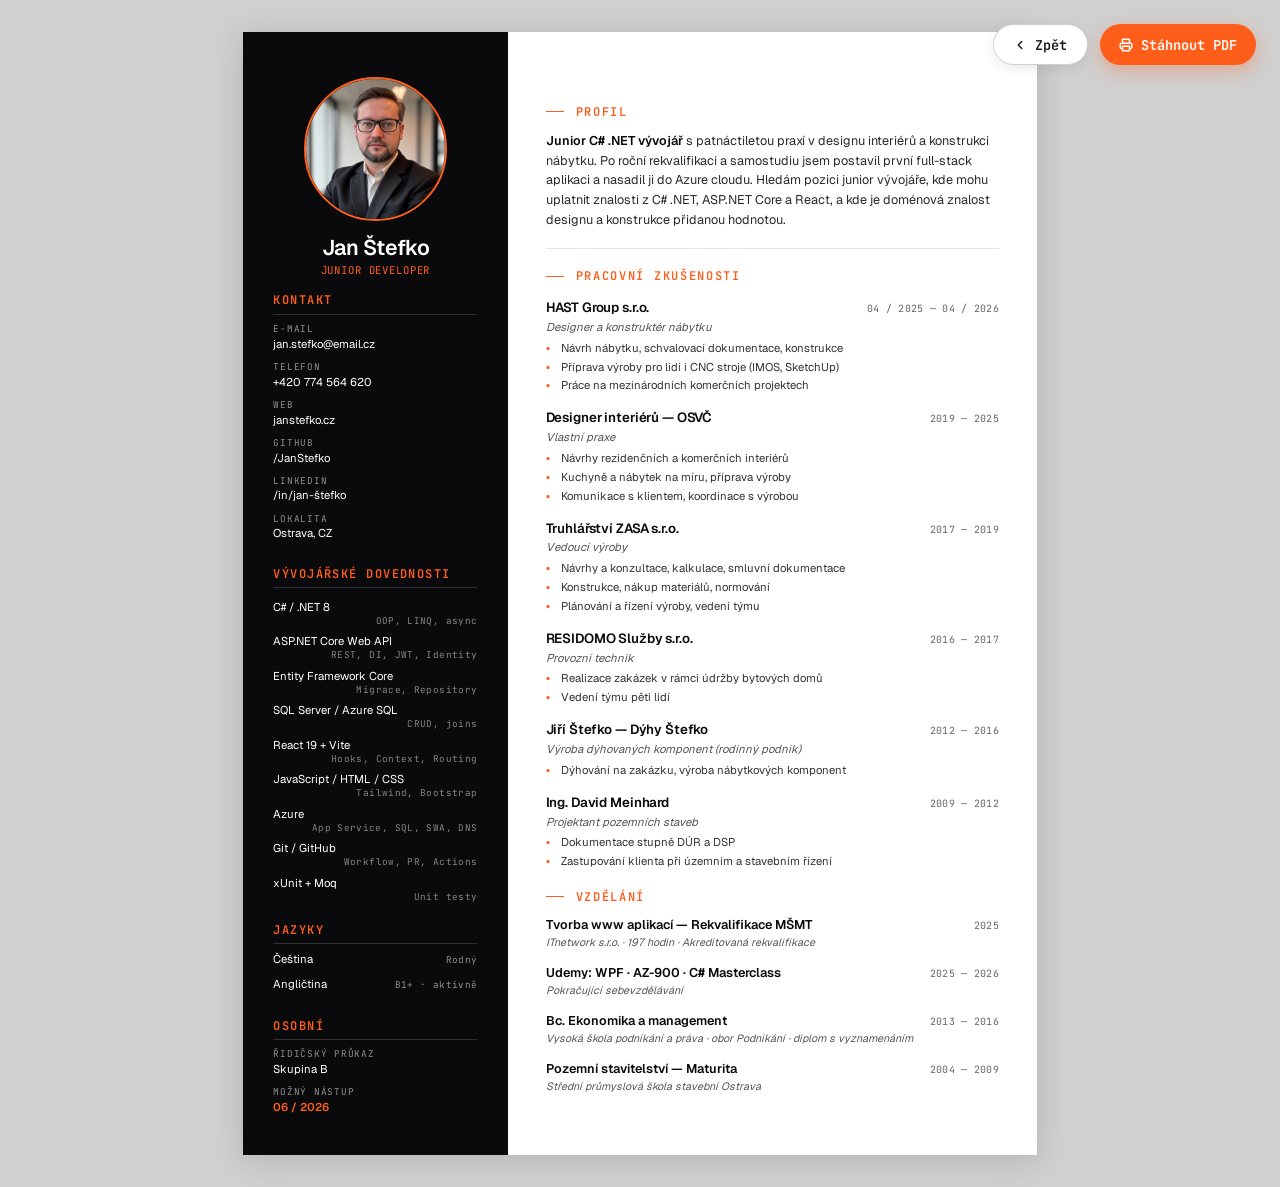
==== cv.html @ b005bf87 "CV added to website" ====
<!DOCTYPE html>
<html lang="cs">
<head>
<meta charset="UTF-8">
<meta name="viewport" content="width=device-width, initial-scale=1.0">
<title>Jan Štefko — Junior Developer · CV</title>
<meta name="description" content="Životopis Jana Štefka — Junior C# .NET Developer">
<link rel="icon" type="image/svg+xml" href="img/favicon.svg">

<link rel="preconnect" href="https://fonts.googleapis.com">
<link rel="preconnect" href="https://fonts.gstatic.com" crossorigin>
<link href="https://fonts.googleapis.com/css2?family=Geist:wght@300;400;500;600;700&family=JetBrains+Mono:wght@400;500;600&display=swap" rel="stylesheet">

<style>
/* ============================================================
   PAGE setup pro tisk - A4 portrait, žádné okraje
   ============================================================ */
@page {
  size: 210mm 297mm;
  margin: 0;
}

/* ============================================================
   RESET
   ============================================================ */
*, *::before, *::after {
  box-sizing: border-box;
  margin: 0;
  padding: 0;
}

html, body {
  margin: 0;
  padding: 0;
  background: #d0d0d0;
  font-family: 'Geist', system-ui, -apple-system, sans-serif;
  -webkit-font-smoothing: antialiased;
  color: #1a1a1a;
}

/* ============================================================
   PRINT BAR - jen na obrazovce, v tisku se schová
   ============================================================ */
.print-bar {
  position: fixed;
  top: 1.5rem;
  right: 1.5rem;
  display: flex;
  gap: 0.75rem;
  z-index: 100;
}
.print-bar .btn {
  display: inline-flex;
  align-items: center;
  gap: 0.5rem;
  padding: 0.7rem 1.2rem 0.6rem;
  background: #ff5e1a;
  color: white;
  font-family: 'JetBrains Mono', monospace;
  font-size: 0.85rem;
  font-weight: 600;
  border: none;
  border-radius: 999px;
  cursor: pointer;
  text-decoration: none;
  box-shadow: 0 6px 18px rgba(255, 94, 26, 0.35);
  transition: transform 0.2s, box-shadow 0.2s;
}
.print-bar .btn:hover {
  transform: translateY(-1px);
  box-shadow: 0 8px 22px rgba(255, 94, 26, 0.45);
}
.print-bar .btn-ghost {
  background: white;
  color: #1a1a1a;
  border: 1px solid #d0d0d0;
  box-shadow: 0 4px 12px rgba(0, 0, 0, 0.08);
}
.print-bar .btn-ghost:hover {
  border-color: #1a1a1a;
}

/* ============================================================
   PAGE - PEVNÉ A4 ROZMĚRY (na obrazovce i v tisku stejné)
   ============================================================ */
.page {
  /* Pevná šířka A4 portrait */
  width: 210mm;
  height: 297mm;
  
  /* Pozadí + tieň jen na obrazovce, v tisku zmizí */
  background: white;
  margin: 2rem auto;
  box-shadow: 0 4px 30px rgba(0, 0, 0, 0.15);
  
  /* 2 sloupce - sidebar + main */
  display: flex;
  flex-direction: row;
  
  /* Cokoli přeteče A4, ořízneme */
  overflow: hidden;
  
  /* Vynutí samostatnou stránku v tisku */
  page-break-after: always;
}

/* ============================================================
   LEVÝ SIDEBAR (tmavá strana)
   ============================================================ */
.sidebar {
  /* Pevná šířka */
  width: 70mm;
  flex-shrink: 0;
  
  background: #0a0a0c;
  color: white;
  padding: 12mm 8mm;
  
  display: flex;
  flex-direction: column;
}

.photo {
  width: 38mm;
  height: 38mm;
  aspect-ratio: 1 / 1;
  border-radius: 50%;
  margin: 0 auto 4mm;
  overflow: hidden;
  border: 2px solid #ff5e1a;
  background: #1a1a1a;
  flex-shrink: 0;
  display: block;
}
.photo img {
  width: 100%;
  height: 100%;
  display: block;
  object-fit: cover;
  object-position: center 30%;
}

.sidebar h1 {
  font-family: 'Geist', sans-serif;
  font-size: 16pt;
  font-weight: 600;
  letter-spacing: -0.02em;
  text-align: center;
  line-height: 1.1;
  margin-bottom: 1mm;
}
.sidebar .role {
  font-family: 'JetBrains Mono', monospace;
  font-size: 8pt;
  text-align: center;
  color: #ff5e1a;
  letter-spacing: 0.08em;
  text-transform: uppercase;
  margin-bottom: 4mm;
}

.sidebar h2 {
  font-family: 'JetBrains Mono', monospace;
  font-size: 9pt;
  font-weight: 600;
  letter-spacing: 0.12em;
  text-transform: uppercase;
  color: #ff5e1a;
  margin: 4mm 0 2mm;
  padding-bottom: 1.5mm;
  border-bottom: 1px solid rgba(255, 255, 255, 0.15);
}
.sidebar h2:first-of-type { margin-top: 0; }

.sidebar-list {
  list-style: none;
  font-size: 9pt;
  line-height: 1.2;
}
.sidebar-list li {
  display: flex;
  flex-direction: column;
  margin-bottom: 2.5mm;
}
.sidebar-list li .label {
  font-family: 'JetBrains Mono', monospace;
  font-size: 7pt;
  letter-spacing: 0.08em;
  text-transform: uppercase;
  color: rgba(255, 255, 255, 0.55);
  margin-bottom: 1mm;
}
.sidebar-list li .value {
  color: white;
  word-break: break-word;
  font-size: 8.5pt;
}

/* Skills v sidebaru */
.skill-row {
  display: flex;
  flex-direction: column;
  margin-bottom: 1mm;
  font-size: 8.5pt;
}
.skill-row .name {
  color: white;
  margin-top: 1mm;
}
.skill-row .level-text {
  font-family: 'JetBrains Mono', monospace;
  font-size: 7pt;
  color: rgba(255, 255, 255, 0.5);
  letter-spacing: 0.04em;
  text-align: right;
}

.lang-row {
  display: flex;
  justify-content: space-between;
  align-items: baseline;
  margin-bottom: 3mm;
  font-size: 8.5pt;
}
.lang-row .lang-name { color: white; }
.lang-row .lang-level {
  font-family: 'JetBrains Mono', monospace;
  font-size: 7pt;
  color: rgba(255, 255, 255, 0.55);
  letter-spacing: 0.04em;
}

/* ============================================================
   PRAVÝ HLAVNÍ OBSAH (světlá strana)
   ============================================================ */
.main {
  /* Vyplní zbytek (210mm - 70mm = 140mm) */
  width: 140mm;
  flex-shrink: 0;
  
  padding: 12mm 10mm;
  background: white;
  overflow: hidden;
}

.profile-block {
  margin-bottom: 5mm; 
  margin-top: 7mm;
  padding-bottom: 5mm;
  border-bottom: 1px solid #e5e5e5;
}
.profile-block p {
  font-size: 9.5pt;
  line-height: 1.55;
  color: #2a2a2a;
}
.profile-block strong { font-weight: 600; color: #0a0a0c; }

.main h2 {
  font-family: 'JetBrains Mono', monospace;
  font-size: 9pt;
  font-weight: 600;
  letter-spacing: 0.14em;
  text-transform: uppercase;
  color: #ff5e1a;
  margin: 5mm 0 3mm;
  display: flex;
  align-items: center;
  gap: 3mm;
}
.main h2::before {
  content: '';
  display: inline-block;
  width: 5mm;
  height: 1px;
  background: #ff5e1a;
}
.main h2:first-of-type { margin-top: 0; }

/* Job entry */
.job {
  margin-bottom: 4mm;
}
.job:last-child { margin-bottom: 0; }
.job-header {
  display: flex;
  justify-content: space-between;
  align-items: baseline;
  gap: 3mm;
  margin-bottom: 1mm;
  margin-top: 4mm;
}
.job-title {
  font-family: 'Geist', sans-serif;
  font-weight: 600;
  font-size: 10pt;
  color: #0a0a0c;
  letter-spacing: -0.01em;
}
.job-date {
  font-family: 'JetBrains Mono', monospace;
  font-size: 7.5pt;
  color: #666;
  white-space: nowrap;
  letter-spacing: 0.03em;
}
.job-role {
  font-style: italic;
  font-size: 8.5pt;
  color: #555;
  margin-bottom: 1.5mm;
}
.job-desc {
  font-size: 8.5pt;
  line-height: 1.5;
  color: #333;
}
.job-desc ul {
  list-style: none;
  padding-left: 0;
  margin-bottom: 3mm;
}
.job-desc li {
  position: relative;
  padding-left: 4mm;
  margin-bottom: 0.5mm;
}
.job-desc li::before {
  content: '•';
  position: absolute;
  left: 0;
  color: #ff5e1a;
  font-weight: bold;
}

/* Education entry */
.edu {
  margin-bottom: 3mm;
}
.edu:last-child { margin-bottom: 0; }
.edu-header {
  display: flex;
  justify-content: space-between;
  align-items: baseline;
  gap: 3mm;
  margin-bottom: 0.5mm;
}
.edu-title {
  font-family: 'Geist', sans-serif;
  font-weight: 600;
  font-size: 9.5pt;
  color: #0a0a0c;
}
.edu-date {
  font-family: 'JetBrains Mono', monospace;
  font-size: 7.5pt;
  color: #666;
  white-space: nowrap;
  letter-spacing: 0.03em;
}
.edu-meta {
  font-size: 8pt;
  color: #555;
  font-style: italic;
  margin-bottom: 4mm;
}

/* ============================================================
   PRINT - jediná věc je schovat tlačítka a vynutit barvy
   Layout zůstává úplně stejný jako na obrazovce!
   ============================================================ */
@media print {
  html, body {
    background: white;
    -webkit-print-color-adjust: exact;
    print-color-adjust: exact;
  }
  .print-bar {
    display: none;
  }
  .page {
    margin: 0;
    box-shadow: none;
  }
}
</style>
</head>
<body>

<!-- Tlačítka pro tisk / zpět -->
<div class="print-bar">
  <a href="index.html" class="btn btn-ghost">
    <svg width="14" height="14" viewBox="0 0 24 24" fill="none" stroke="currentColor" stroke-width="2.5" stroke-linecap="round" stroke-linejoin="round"><polyline points="15 18 9 12 15 6"/></svg>
    Zpět
  </a>
  <button class="btn" onclick="window.print()">
    <svg width="14" height="14" viewBox="0 0 24 24" fill="none" stroke="currentColor" stroke-width="2.5" stroke-linecap="round" stroke-linejoin="round"><polyline points="6 9 6 2 18 2 18 9"/><path d="M6 18H4a2 2 0 0 1-2-2v-5a2 2 0 0 1 2-2h16a2 2 0 0 1 2 2v5a2 2 0 0 1-2 2h-2"/><rect x="6" y="14" width="12" height="8"/></svg>
    Stáhnout PDF
  </button>
</div>

<!-- A4 stránka -->
<div class="page">

  <!-- LEVÝ SIDEBAR -->
  <aside class="sidebar">

    <div class="photo">
      <img src="img/portrait.jpg" alt="Jan Štefko">
    </div>

    <h1>Jan Štefko</h1>
    <div class="role">Junior Developer</div>

    <h2>Kontakt</h2>
    <ul class="sidebar-list">
      <li>
        <span class="label">E-mail</span>
        <span class="value">jan.stefko@email.cz</span>
      </li>
      <li>
        <span class="label">Telefon</span>
        <span class="value">+420 774 564 620</span>
      </li>
      <li>
        <span class="label">Web</span>
        <span class="value">janstefko.cz</span>
      </li>
      <li>
        <span class="label">GitHub</span>
        <span class="value">/JanStefko</span>
      </li>
      <li>
        <span class="label">LinkedIn</span>
        <span class="value">/in/jan-štefko</span>
      </li>
      <li>
        <span class="label">Lokalita</span>
        <span class="value">Ostrava, CZ</span>
      </li>
    </ul>

    <h2>Vývojářské dovednosti</h2>
    <div class="skill-row">
      <span class="name">C# / .NET 8</span>
      <span class="level-text">OOP, LINQ, async</span>
    </div>
    <div class="skill-row">
      <span class="name">ASP.NET Core Web API</span>
      <span class="level-text">REST, DI, JWT, Identity</span>
    </div>
    <div class="skill-row">
      <span class="name">Entity Framework Core</span>
      <span class="level-text">Migrace, Repository</span>
    </div>
    <div class="skill-row">
      <span class="name">SQL Server / Azure SQL</span>
      <span class="level-text">CRUD, joins</span>
    </div>
    <div class="skill-row">
      <span class="name">React 19 + Vite</span>
      <span class="level-text">Hooks, Context, Routing</span>
    </div>
    <div class="skill-row">
      <span class="name">JavaScript / HTML / CSS</span>
      <span class="level-text">Tailwind, Bootstrap</span>
    </div>
    <div class="skill-row">
      <span class="name">Azure</span>
      <span class="level-text">App Service, SQL, SWA, DNS</span>
    </div>
    <div class="skill-row">
      <span class="name">Git / GitHub</span>
      <span class="level-text">Workflow, PR, Actions</span>
    </div>
    <div class="skill-row">
      <span class="name">xUnit + Moq</span>
      <span class="level-text">Unit testy</span>
    </div>

    <h2>Jazyky</h2>
    <div class="lang-row">
      <span class="lang-name">Čeština</span>
      <span class="lang-level">Rodný</span>
    </div>
    <div class="lang-row">
      <span class="lang-name">Angličtina</span>
      <span class="lang-level">B1+ · aktivně</span>
    </div>

    <h2>Osobní</h2>
    <ul class="sidebar-list">
      <li>
        <span class="label">Řidičský průkaz</span>
        <span class="value">Skupina B</span>
      </li>
      <!-- <li>
        <span class="label">Občanství</span>
        <span class="value">Česká republika</span>
      </li> -->
      <li>
        <span class="label">Možný nástup</span>
        <span class="value" style="color: #ff5e1a; font-weight: 600;">06 / 2026</span>
      </li>
    </ul>

  </aside>

  <!-- PRAVÝ HLAVNÍ OBSAH -->
  <main class="main">

    <div class="profile-block">
      <h2>Profil</h2>
      <p>
        <strong>Junior C# .NET vývojář</strong> s patnáctiletou praxí v designu interiérů
        a konstrukci nábytku. Po roční rekvalifikaci a samostudiu jsem postavil první
        full-stack aplikaci a nasadil ji do Azure cloudu. Hledám pozici junior
        vývojáře, kde mohu uplatnit znalosti z C# .NET, ASP.NET Core a React, a kde je
        doménová znalost designu a konstrukce přidanou hodnotou.
      </p>
    </div>

    <h2>Pracovní zkušenosti</h2>

    <div class="job">
      <div class="job-header">
        <span class="job-title">HAST Group s.r.o.</span>
        <span class="job-date">04 / 2025 — 04 / 2026</span>
      </div>
      <div class="job-role">Designer a konstruktér nábytku</div>
      <div class="job-desc">
        <ul>
          <li>Návrh nábytku, schvalovací dokumentace, konstrukce</li>
          <li>Příprava výroby pro lidi i CNC stroje (IMOS, SketchUp)</li>
          <li>Práce na mezinárodních komerčních projektech</li>
        </ul>
      </div>
    </div>

    <div class="job">
      <div class="job-header">
        <span class="job-title">Designer interiérů — OSVČ</span>
        <span class="job-date">2019 — 2025</span>
      </div>
      <div class="job-role">Vlastní praxe</div>
      <div class="job-desc">
        <ul>
          <li>Návrhy rezidenčních a komerčních interiérů</li>
          <li>Kuchyně a nábytek na míru, příprava výroby</li>
          <li>Komunikace s klientem, koordinace s výrobou</li>
        </ul>
      </div>
    </div>

    <div class="job">
      <div class="job-header">
        <span class="job-title">Truhlářství ZASA s.r.o.</span>
        <span class="job-date">2017 — 2019</span>
      </div>
      <div class="job-role">Vedoucí výroby</div>
      <div class="job-desc">
        <ul>
          <li>Návrhy a konzultace, kalkulace, smluvní dokumentace</li>
          <li>Konstrukce, nákup materiálů, normování</li>
          <li>Plánování a řízení výroby, vedení týmu</li>
        </ul>
      </div>
    </div>

    <div class="job">
      <div class="job-header">
        <span class="job-title">RESIDOMO Služby s.r.o.</span>
        <span class="job-date">2016 — 2017</span>
      </div>
      <div class="job-role">Provozní technik</div>
      <div class="job-desc">
        <ul>
          <li>Realizace zakázek v rámci údržby bytových domů</li>
          <li>Vedení týmu pěti lidí</li>
        </ul>
      </div>
    </div>

    <div class="job">
      <div class="job-header">
        <span class="job-title">Jiří Štefko — Dýhy Štefko</span>
        <span class="job-date">2012 — 2016</span>
      </div>
      <div class="job-role">Výroba dýhovaných komponent (rodinný podnik)</div>
      <div class="job-desc">
        <ul>
          <li>Dýhování na zakázku, výroba nábytkových komponent</li>
        </ul>
      </div>
    </div>

    <div class="job">
      <div class="job-header">
        <span class="job-title">Ing. David Meinhard</span>
        <span class="job-date">2009 — 2012</span>
      </div>
      <div class="job-role">Projektant pozemních staveb</div>
      <div class="job-desc">
        <ul>
          <li>Dokumentace stupně DÚR a DSP</li>
          <li>Zastupování klienta při územním a stavebním řízení</li>
        </ul>
      </div>
    </div>

    <h2>Vzdělání</h2>

    <div class="edu">
      <div class="edu-header">
        <span class="edu-title">Tvorba www aplikací — Rekvalifikace MŠMT</span>
        <span class="edu-date">2025</span>
      </div>
      <div class="edu-meta">ITnetwork s.r.o. · 197 hodin · Akreditovaná rekvalifikace</div>
    </div>

    <div class="edu">
      <div class="edu-header">
        <span class="edu-title">Udemy: WPF · AZ-900 · C# Masterclass</span>
        <span class="edu-date">2025 — 2026</span>
      </div>
      <div class="edu-meta">Pokračující sebevzdělávání</div>
    </div>

    <div class="edu">
      <div class="edu-header">
        <span class="edu-title">Bc. Ekonomika a management</span>
        <span class="edu-date">2013 — 2016</span>
      </div>
      <div class="edu-meta">Vysoká škola podnikání a práva · obor Podnikání · diplom s vyznamenáním</div>
    </div>

    <div class="edu">
      <div class="edu-header">
        <span class="edu-title">Pozemní stavitelství — Maturita</span>
        <span class="edu-date">2004 — 2009</span>
      </div>
      <div class="edu-meta">Střední průmyslová škola stavební Ostrava</div>
    </div>

  </main>

</div>

</body>
</html>
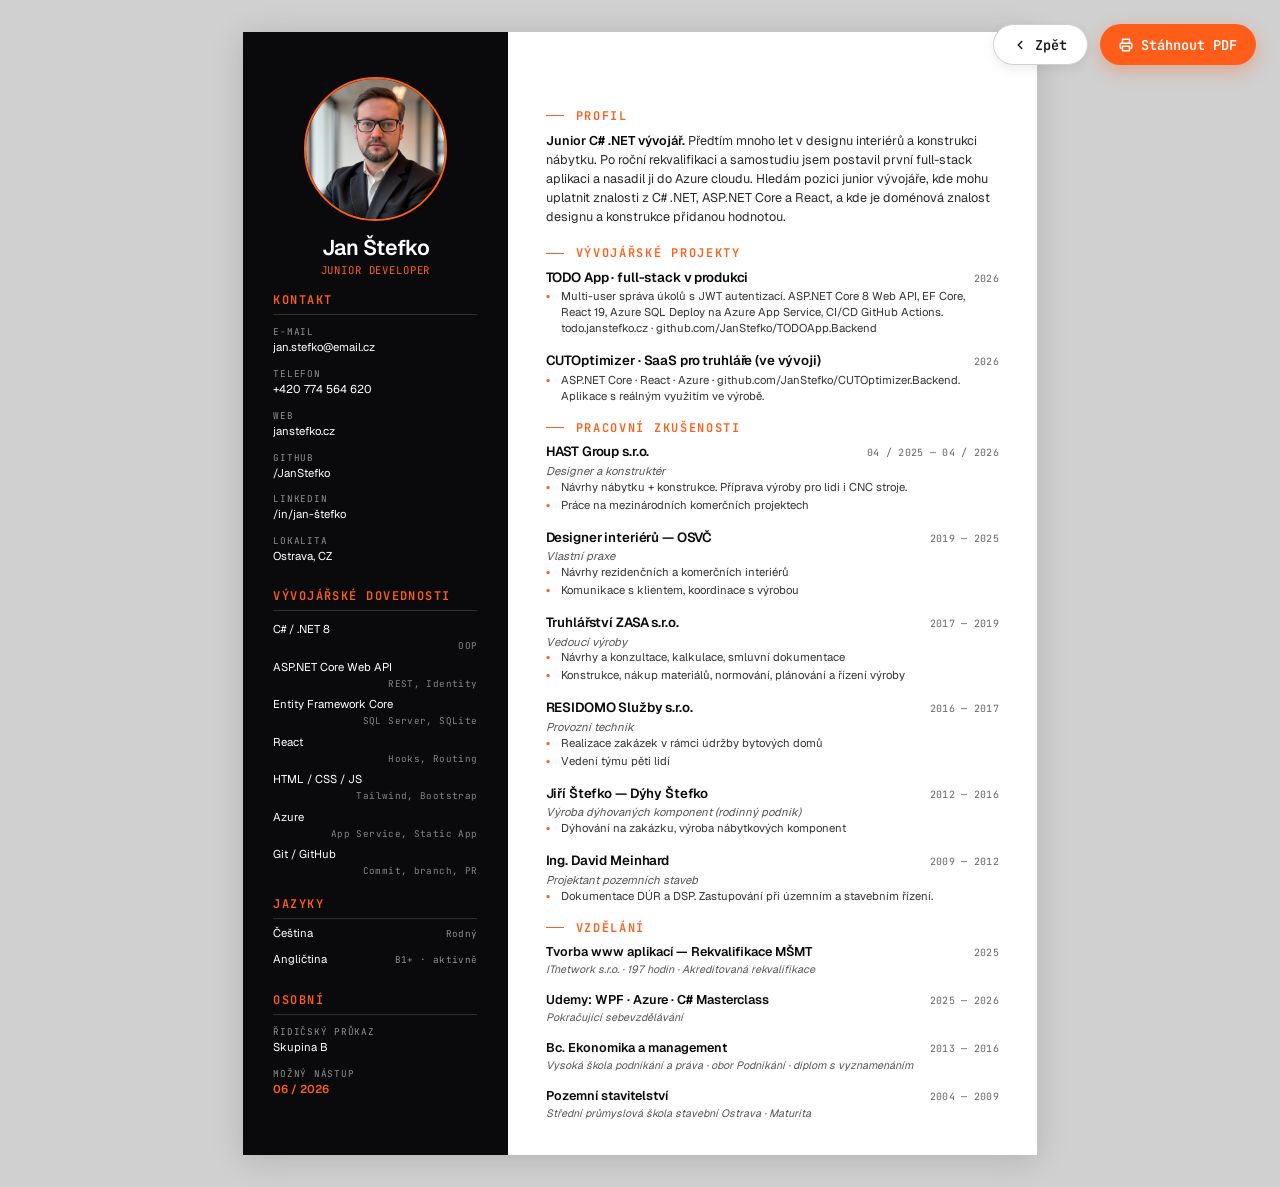
==== commit 59606a42: "CV/Update" ====
--- a/cv.html
+++ b/cv.html
@@ -189,6 +189,7 @@
   text-transform: uppercase;
   color: rgba(255, 255, 255, 0.55);
   margin-bottom: 1mm;
+  margin-top: 1mm;
 }
 .sidebar-list li .value {
   color: white;
@@ -213,6 +214,7 @@
   color: rgba(255, 255, 255, 0.5);
   letter-spacing: 0.04em;
   text-align: right;
+  margin-top: 3px;
 }
 
 .lang-row {
@@ -245,13 +247,13 @@
 
 .profile-block {
   margin-bottom: 5mm; 
-  margin-top: 7mm;
-  padding-bottom: 5mm;
-  border-bottom: 1px solid #e5e5e5;
+  margin-top: 8mm;
+  padding-bottom: 0mm;
+ 
 }
 .profile-block p {
   font-size: 9.5pt;
-  line-height: 1.55;
+  line-height: 1.5;
   color: #2a2a2a;
 }
 .profile-block strong { font-weight: 600; color: #0a0a0c; }
@@ -263,7 +265,7 @@
   letter-spacing: 0.14em;
   text-transform: uppercase;
   color: #ff5e1a;
-  margin: 5mm 0 3mm;
+  margin-bottom: 2mm;
   display: flex;
   align-items: center;
   gap: 3mm;
@@ -287,8 +289,7 @@
   justify-content: space-between;
   align-items: baseline;
   gap: 3mm;
-  margin-bottom: 1mm;
-  margin-top: 4mm;
+  
 }
 .job-title {
   font-family: 'Geist', sans-serif;
@@ -296,6 +297,7 @@
   font-size: 10pt;
   color: #0a0a0c;
   letter-spacing: -0.01em;
+  margin-bottom: 1mm;
 }
 .job-date {
   font-family: 'JetBrains Mono', monospace;
@@ -308,17 +310,15 @@
   font-style: italic;
   font-size: 8.5pt;
   color: #555;
-  margin-bottom: 1.5mm;
+  margin-bottom: 0.5mm;
 }
 .job-desc {
   font-size: 8.5pt;
-  line-height: 1.5;
+  line-height: 1.4;
   color: #333;
 }
 .job-desc ul {
   list-style: none;
-  padding-left: 0;
-  margin-bottom: 3mm;
 }
 .job-desc li {
   position: relative;
@@ -443,40 +443,33 @@
     <h2>Vývojářské dovednosti</h2>
     <div class="skill-row">
       <span class="name">C# / .NET 8</span>
-      <span class="level-text">OOP, LINQ, async</span>
+      <span class="level-text">OOP</span>
     </div>
     <div class="skill-row">
       <span class="name">ASP.NET Core Web API</span>
-      <span class="level-text">REST, DI, JWT, Identity</span>
+      <span class="level-text">REST, Identity</span>
     </div>
     <div class="skill-row">
       <span class="name">Entity Framework Core</span>
-      <span class="level-text">Migrace, Repository</span>
+      <span class="level-text">SQL Server, SQLite</span>
     </div>
     <div class="skill-row">
-      <span class="name">SQL Server / Azure SQL</span>
-      <span class="level-text">CRUD, joins</span>
+      <span class="name">React</span>
+      <span class="level-text">Hooks, Routing</span>
     </div>
     <div class="skill-row">
-      <span class="name">React 19 + Vite</span>
-      <span class="level-text">Hooks, Context, Routing</span>
-    </div>
-    <div class="skill-row">
-      <span class="name">JavaScript / HTML / CSS</span>
+      <span class="name">HTML / CSS / JS</span>
       <span class="level-text">Tailwind, Bootstrap</span>
     </div>
     <div class="skill-row">
       <span class="name">Azure</span>
-      <span class="level-text">App Service, SQL, SWA, DNS</span>
+      <span class="level-text">App Service, Static App </span>
     </div>
     <div class="skill-row">
       <span class="name">Git / GitHub</span>
-      <span class="level-text">Workflow, PR, Actions</span>
-    </div>
-    <div class="skill-row">
-      <span class="name">xUnit + Moq</span>
-      <span class="level-text">Unit testy</span>
-    </div>
+      <span class="level-text">Commit, branch, PR</span>
+    </div>
+
 
     <h2>Jazyky</h2>
     <div class="lang-row">
@@ -512,7 +505,7 @@
     <div class="profile-block">
       <h2>Profil</h2>
       <p>
-        <strong>Junior C# .NET vývojář</strong> s patnáctiletou praxí v designu interiérů
+        <strong>Junior C# .NET vývojář.</strong> Předtím mnoho let v designu interiérů
         a konstrukci nábytku. Po roční rekvalifikaci a samostudiu jsem postavil první
         full-stack aplikaci a nasadil ji do Azure cloudu. Hledám pozici junior
         vývojáře, kde mohu uplatnit znalosti z C# .NET, ASP.NET Core a React, a kde je
@@ -520,6 +513,41 @@
       </p>
     </div>
 
+        <h2>Vývojářské projekty</h2>
+
+    <div class="job">
+      <div class="job-header">
+        <span class="job-title">TODO App  ·  full-stack v produkci</span>
+        <span class="job-date">2026</span>
+      </div>
+      <div class="job-desc">
+        <ul>
+          <li>Multi-user správa úkolů s JWT autentizací.
+          ASP.NET Core 8 Web API, EF Core, </br>React 19, Azure SQL
+          Deploy na Azure App Service, CI/CD GitHub Actions.
+          </br>todo.janstefko.cz  ·  github.com/JanStefko/TODOApp.Backend</li>
+        </ul>
+      </div>
+    </div>
+    <div class="job">
+      <div class="job-header">
+        <span class="job-title">CUTOptimizer  ·  SaaS pro truhláře (ve vývoji)</span>
+        <span class="job-date">2026</span>
+      </div>
+      <div class="job-desc">
+        <ul>
+          <li>ASP.NET Core · React · Azure · github.com/JanStefko/CUTOptimizer.Backend.</br>
+            Aplikace s reálným využitím ve výrobě.
+
+          </li>
+
+
+        </ul>
+      </div>
+    </div>
+
+
+
     <h2>Pracovní zkušenosti</h2>
 
     <div class="job">
@@ -527,11 +555,10 @@
         <span class="job-title">HAST Group s.r.o.</span>
         <span class="job-date">04 / 2025 — 04 / 2026</span>
       </div>
-      <div class="job-role">Designer a konstruktér nábytku</div>
-      <div class="job-desc">
-        <ul>
-          <li>Návrh nábytku, schvalovací dokumentace, konstrukce</li>
-          <li>Příprava výroby pro lidi i CNC stroje (IMOS, SketchUp)</li>
+      <div class="job-role">Designer a konstruktér</div>
+      <div class="job-desc">
+        <ul>
+          <li>Návrhy nábytku + konstrukce. Příprava výroby pro lidi i CNC stroje.</li>
           <li>Práce na mezinárodních komerčních projektech</li>
         </ul>
       </div>
@@ -546,7 +573,6 @@
       <div class="job-desc">
         <ul>
           <li>Návrhy rezidenčních a komerčních interiérů</li>
-          <li>Kuchyně a nábytek na míru, příprava výroby</li>
           <li>Komunikace s klientem, koordinace s výrobou</li>
         </ul>
       </div>
@@ -561,8 +587,7 @@
       <div class="job-desc">
         <ul>
           <li>Návrhy a konzultace, kalkulace, smluvní dokumentace</li>
-          <li>Konstrukce, nákup materiálů, normování</li>
-          <li>Plánování a řízení výroby, vedení týmu</li>
+        <li>Konstrukce, nákup materiálů, normování, plánování a řízení výroby</li>
         </ul>
       </div>
     </div>
@@ -602,8 +627,7 @@
       <div class="job-role">Projektant pozemních staveb</div>
       <div class="job-desc">
         <ul>
-          <li>Dokumentace stupně DÚR a DSP</li>
-          <li>Zastupování klienta při územním a stavebním řízení</li>
+          <li>Dokumentace DÚR a DSP. Zastupování při územním a stavebním řízení.</li>
         </ul>
       </div>
     </div>
@@ -620,7 +644,7 @@
 
     <div class="edu">
       <div class="edu-header">
-        <span class="edu-title">Udemy: WPF · AZ-900 · C# Masterclass</span>
+        <span class="edu-title">Udemy: WPF · Azure · C# Masterclass</span>
         <span class="edu-date">2025 — 2026</span>
       </div>
       <div class="edu-meta">Pokračující sebevzdělávání</div>
@@ -636,10 +660,10 @@
 
     <div class="edu">
       <div class="edu-header">
-        <span class="edu-title">Pozemní stavitelství — Maturita</span>
+        <span class="edu-title">Pozemní stavitelství</span>
         <span class="edu-date">2004 — 2009</span>
       </div>
-      <div class="edu-meta">Střední průmyslová škola stavební Ostrava</div>
+      <div class="edu-meta">Střední průmyslová škola stavební Ostrava · Maturita</div>
     </div>
 
   </main>
